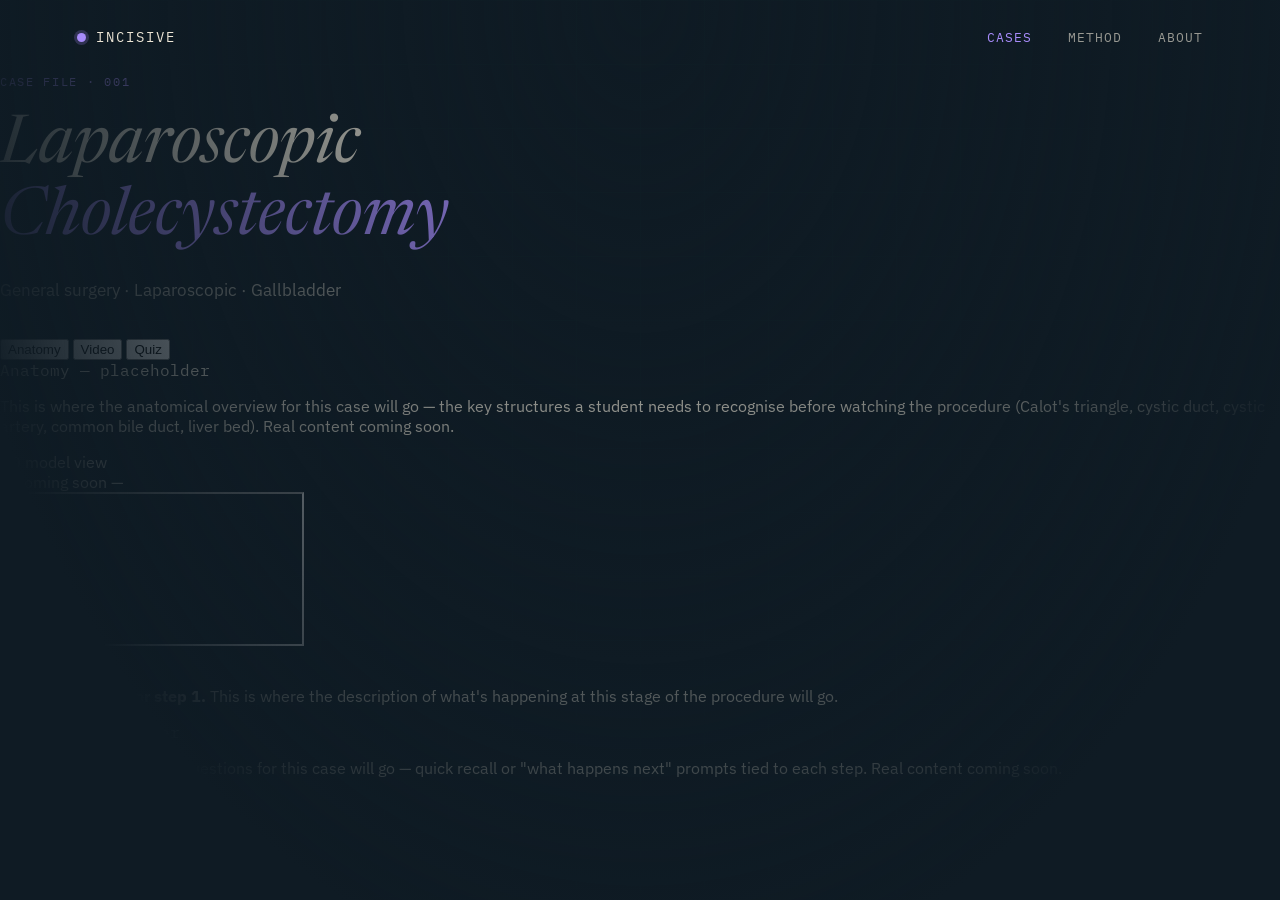
==== case-001.html @ fb2d3f73 "Rename Case 001.html to case-001.html" ====
<!DOCTYPE html>
<html lang="en">
<head>
<meta charset="UTF-8">
<meta name="viewport" content="width=device-width, initial-scale=1.0">
<title>Case 001 — Laparoscopic Cholecystectomy — INCISIVE</title>
<link rel="preconnect" href="https://fonts.googleapis.com">
<link rel="preconnect" href="https://fonts.gstatic.com" crossorigin>
<link href="https://fonts.googleapis.com/css2?family=Newsreader:ital,wght@0,400;0,500;1,400;1,500;1,600&family=IBM+Plex+Sans:wght@400;500;600&family=IBM+Plex+Mono:wght@400;500&display=swap" rel="stylesheet">
<link rel="stylesheet" href="style.css">
</head>
<body>

  <nav>
    <a href="index.html" class="brand"><span class="brand-mark"></span>INCISIVE</a>
    <div class="nav-links">
      <a href="cases.html" class="active">Cases</a>
      <a href="index.html#">Method</a>
      <a href="index.html#">About</a>
    </div>
  </nav>

  <div class="case-hero">
    <span class="case-id mono">Case file · 001</span>
    <h1>
      <span class="line"><span>Laparoscopic</span></span>
      <span class="line"><span>Cholecystectomy</span></span>
    </h1>
    <p class="sub">General surgery · Laparoscopic · Gallbladder</p>
  </div>

  <div class="tabs-wrap">
    <div class="file-tabs">
      <button class="file-tab active" data-tab="anatomy">Anatomy</button>
      <button class="file-tab" data-tab="video">Video</button>
      <button class="file-tab" data-tab="quiz">Quiz</button>
    </div>
  </div>

  <div class="tab-panels">

    <!-- ===================== ANATOMY ===================== -->
    <div class="tab-panel active" id="panel-anatomy">
      <div class="panel-placeholder">
        <span class="mono">Anatomy — placeholder</span>
        <p>This is where the anatomical overview for this case will go — the key structures a student needs to recognise before watching the procedure (Calot's triangle, cystic duct, cystic artery, common bile duct, liver bed). Real content coming soon.</p>
      </div>
    </div>

    <!-- ===================== VIDEO ===================== -->
    <div class="tab-panel" id="panel-video">

      <div class="step-row" id="stepRow">
        <!-- 9 step buttons generated by script.js below, but written out here for clarity -->
      </div>
      <div class="step-progress-track">
        <div class="step-progress-fill" id="progressFill"></div>
      </div>

      <div class="video-stage">
        <div class="model-pane">
          <div class="pane-label">3D model view<br>— coming soon —</div>
        </div>
        <div class="video-pane" id="videoPane">
          <!--
            Replace YOUTUBE_VIDEO_ID below (in the script at the bottom of this file)
            with your actual video's ID — it's the part of the URL after "v=".
            e.g. https://www.youtube.com/watch?v=dQw4w9WgXcQ  ->  dQw4w9WgXcQ
          -->
          <iframe id="ytFrame"
            src="https://www.youtube.com/watch?v=oWq-nAz_fwU"
            title="Procedure video"
            allow="accelerometer; autoplay; clipboard-write; encrypted-media; gyroscope; picture-in-picture"
            allowfullscreen></iframe>
        </div>
      </div>

      <div class="step-readout">
        <span class="step-num" id="stepNum">1</span>
        <p class="step-text" id="stepText"><strong>Placeholder text for step 1.</strong> This is where the description of what's happening at this stage of the procedure will go.</p>
      </div>
    </div>

    <!-- ===================== QUIZ ===================== -->
    <div class="tab-panel" id="panel-quiz">
      <div class="panel-placeholder">
        <span class="mono">Quiz — placeholder</span>
        <p>This is where checkpoint questions for this case will go — quick recall or "what happens next" prompts tied to each step. Real content coming soon.</p>
      </div>
    </div>

  </div>

  <div class="toast mono" id="toast"></div>

  <script src="script.js"></script>
  <script src="case-001.js"></script>
</body>
</html>
---- style.css ----
:root{
  --ink:      #0F1B24;
  --ink-deep: #0A1319;
  --panel:    #142530;
  --bone:     #EDE6D6;
  --bone-dim: rgba(237,230,214,0.62);
  --bone-mute:rgba(237,230,214,0.36);
  --teal:     #3E6B63;
  --teal-soft:rgba(62,107,99,0.35);
  --violet:   #A78BFA;
  --violet-deep: #6D4FC7;
  --violet-soft: rgba(167,139,250,0.22);
}

*{ box-sizing:border-box; }
html{ scroll-behavior:smooth; }

body{
  margin:0;
  background:var(--ink);
  color:var(--bone);
  font-family:'IBM Plex Sans', sans-serif;
  overflow-x:hidden;
}

/* faint clinical grid + vignette on the background */
body::before{
  content:"";
  position:fixed; inset:0;
  background-image:
    linear-gradient(var(--teal-soft) 1px, transparent 1px),
    linear-gradient(90deg, var(--teal-soft) 1px, transparent 1px);
  background-size: 64px 64px;
  opacity:0.08;
  pointer-events:none;
  z-index:0;
}
body::after{
  content:"";
  position:fixed; inset:0;
  background:radial-gradient(ellipse at 50% 0%, transparent 0%, var(--ink) 78%);
  pointer-events:none;
  z-index:0;
}

.mono{ font-family:'IBM Plex Mono', monospace; }

/* ---------- NAV ---------- */
nav{
  position:relative; z-index:5;
  display:flex; align-items:center; justify-content:space-between;
  padding:28px 6vw;
  opacity:0;
  animation: fade-down 0.7s ease-out 0.15s forwards;
}
.brand{
  display:flex; align-items:center; gap:10px;
  font-family:'IBM Plex Mono', monospace;
  font-size:14px; letter-spacing:0.14em;
  color:var(--bone);
  text-decoration:none;
}
.brand-mark{
  width:9px; height:9px; border-radius:50%;
  background:var(--violet);
  box-shadow:0 0 0 3px var(--violet-soft);
}
.nav-links{ display:flex; gap:36px; }
.nav-links a{
  color:var(--bone-dim);
  text-decoration:none;
  font-size:13px;
  letter-spacing:0.08em;
  font-family:'IBM Plex Mono', monospace;
  text-transform:uppercase;
  transition:color 0.2s ease;
}
.nav-links a:hover, .nav-links a.active{ color:var(--violet); }
@media (max-width:640px){ .nav-links{ display:none; } }

/* ---------- HERO ---------- */
.hero{
  position:relative; z-index:2;
  min-height:92vh;
  display:grid;
  grid-template-columns:1.15fr 0.85fr;
  align-items:center;
  gap:40px;
  padding:4vh 6vw 6vh;
}
@media (max-width:900px){
  .hero{ grid-template-columns:1fr; padding-top:2vh; }
}

.eyebrow{
  font-family:'IBM Plex Mono', monospace;
  font-size:12.5px;
  letter-spacing:0.24em;
  text-transform:uppercase;
  color:var(--violet);
  display:flex; align-items:center; gap:12px;
  opacity:0;
  animation: fade-up 0.6s ease-out 0.4s forwards;
}
.eyebrow::before{
  content:"";
  width:26px; height:1px;
  background:var(--violet);
}

h1{
  font-family:'Newsreader', serif;
  font-style:italic;
  font-weight:400;
  font-size:clamp(2.4rem, 5.2vw, 4.4rem);
  line-height:1.08;
  margin:22px 0 0;
  color:var(--bone);
}
h1 .line{ display:block; overflow:hidden; }
h1 .line span{
  display:block;
  transform:translateY(110%);
  opacity:0;
  animation: line-in 0.8s cubic-bezier(.22,1,.36,1) forwards;
}
h1 .line:nth-child(1) span{ animation-delay:0.55s; }
h1 .line:nth-child(2) span{ animation-delay:0.72s; color:var(--violet); }

.suture-wrap{
  margin:26px 0 6px;
  opacity:0;
  animation: fade-in 0.4s ease 1.05s forwards;
}
.suture-wrap svg{ display:block; width:100%; max-width:460px; height:34px; overflow:visible; }
.suture-path{
  stroke-dasharray:640;
  stroke-dashoffset:640;
  animation: draw 1.15s cubic-bezier(.65,0,.35,1) 1.1s forwards;
}
.stitch{
  opacity:0;
  transform-origin:center;
  animation: stitch-in 0.35s ease-out forwards;
}
.stitch:nth-of-type(1){ animation-delay:1.55s; }
.stitch:nth-of-type(2){ animation-delay:1.68s; }
.stitch:nth-of-type(3){ animation-delay:1.81s; }
.stitch:nth-of-type(4){ animation-delay:1.94s; }
.stitch:nth-of-type(5){ animation-delay:2.07s; }

p.sub{
  max-width:480px;
  color:var(--bone-dim);
  font-size:16.5px;
  line-height:1.65;
  margin:22px 0 34px;
  opacity:0;
  animation: fade-up 0.7s ease-out 2.2s forwards;
}

.cta-row{
  display:flex; align-items:center; gap:18px;
  opacity:0;
  animation: fade-up 0.7s ease-out 2.4s forwards;
}

/* ---------- BUTTONS (with pop + glow-on-click) ---------- */
.btn{
  position:relative;
  appearance:none; border:none; cursor:pointer;
  font-family:'IBM Plex Mono', monospace;
  font-size:13.5px; letter-spacing:0.06em;
  text-transform:uppercase;
  padding:15px 26px;
  border-radius:2px;
  background:var(--violet);
  color:var(--ink-deep);
  font-weight:500;
  transition:transform 0.2s ease, box-shadow 0.2s ease, background 0.2s ease;
}
.btn:hover{ transform:translateY(-2px); box-shadow:0 10px 24px var(--violet-soft); }
.btn:active{ transform:translateY(0) scale(0.97); }

.btn-ghost{
  background:transparent;
  color:var(--bone-dim);
  border:1px solid var(--teal-soft);
}
.btn-ghost:hover{ color:var(--bone); border-color:var(--teal); box-shadow:none; }

/* the "pop" - a quick squash/stretch on click */
.btn.pop{ animation: btn-pop 0.32s cubic-bezier(.34,1.56,.64,1); }
@keyframes btn-pop{
  0%{ transform:scale(1); }
  40%{ transform:scale(0.92); }
  70%{ transform:scale(1.04); }
  100%{ transform:scale(1); }
}

/* the glow underneath - a ring that blooms out from under the button and fades */
.btn-glow-ring{
  position:absolute;
  inset:0;
  border-radius:2px;
  pointer-events:none;
  z-index:-1;
}
.btn.glow .btn-glow-ring{
  animation: glow-bloom 0.55s ease-out forwards;
}
@keyframes glow-bloom{
  0%{ box-shadow:0 0 0 0 var(--violet-soft), 0 0 0 0 rgba(167,139,250,0.5); opacity:1; }
  100%{ box-shadow:0 0 22px 10px rgba(167,139,250,0), 0 0 0 26px rgba(167,139,250,0); opacity:0; }
}

/* ---------- HELIX ---------- */
.helix-stage{
  position:relative;
  height:420px;
  display:flex; align-items:center; justify-content:center;
  perspective:900px;
  opacity:0;
  animation: fade-in 1s ease 1.3s forwards;
}
.helix{ position:relative; width:150px; height:340px; }
.rung{
  position:absolute;
  left:50%; top:calc(var(--i) * 24px);
  width:150px; height:2px;
  margin-left:-75px;
  display:flex; align-items:center; justify-content:space-between;
}
.node{
  width:11px; height:11px; border-radius:50%;
  background:var(--teal);
  border:1px solid rgba(237,230,214,0.5);
  animation: node-a 3.2s ease-in-out infinite;
  animation-delay:calc(var(--i) * -0.22s);
}
.node.right{ background:var(--violet); animation-name: node-b; }
.bar{
  flex:1; height:1px; margin:0 6px;
  background:linear-gradient(90deg, var(--teal), var(--violet));
  animation: bar-a 3.2s ease-in-out infinite;
  animation-delay:calc(var(--i) * -0.22s);
}
.helix-caption{
  position:absolute;
  bottom:-6px; left:50%; transform:translateX(-50%);
  font-family:'IBM Plex Mono', monospace;
  font-size:11px; letter-spacing:0.12em;
  color:var(--bone-mute);
  white-space:nowrap;
  text-transform:uppercase;
}
@media (max-width:900px){ .helix-stage{ height:280px; } .helix{ transform:scale(0.75); } }

@keyframes node-a{
  0%,100%{ transform:translateX(-22px) scale(1); opacity:1; }
  50%{ transform:translateX(22px) scale(0.55); opacity:0.4; }
}
@keyframes node-b{
  0%,100%{ transform:translateX(22px) scale(0.55); opacity:0.4; }
  50%{ transform:translateX(-22px) scale(1); opacity:1; }
}
@keyframes bar-a{
  0%,100%{ transform:scaleX(1); opacity:0.85; }
  50%{ transform:scaleX(0.35); opacity:0.3; }
}

@keyframes fade-down{ from{ opacity:0; transform:translateY(-10px);} to{ opacity:1; transform:translateY(0);} }
@keyframes fade-up{ from{ opacity:0; transform:translateY(16px);} to{ opacity:1; transform:translateY(0);} }
@keyframes fade-in{ from{ opacity:0;} to{ opacity:1;} }
@keyframes line-in{ to{ transform:translateY(0); opacity:1; } }
@keyframes draw{ to{ stroke-dashoffset:0; } }
@keyframes stitch-in{ from{ opacity:0; transform:scale(0.3) rotate(-20deg);} to{ opacity:1; transform:scale(1) rotate(0deg);} }

/* ---------- PAGE HEADER (for cases.html) ---------- */
.page-head{
  position:relative; z-index:2;
  padding:14vh 6vw 6vh;
  max-width:680px;
}
.page-head h1{ font-size:clamp(2.1rem, 4vw, 3.2rem); }
.page-head p.sub{ animation:none; opacity:1; margin-top:18px; }

/* ---------- CASES SECTION / GRID ---------- */
#cases{
  position:relative; z-index:2;
  padding:2vh 6vw 14vh;
}
.case-grid{
  display:grid;
  grid-template-columns:repeat(auto-fill, minmax(300px, 1fr));
  gap:56px 40px;
}

/* ---------- CASE FILE CARD (looks like an actual folder / file) ---------- */
.case-file-wrap{
  position:relative;
  opacity:0; transform:translateY(28px);
  transition:opacity 0.7s ease, transform 0.7s ease;
}
#cases.revealed .case-file-wrap,
.case-file-wrap.revealed{ opacity:1; transform:translateY(0); }

/* stacked papers peeking out behind the folder */
.case-file-wrap::before,
.case-file-wrap::after{
  content:"";
  position:absolute;
  left:0; right:0; top:6px; bottom:-6px;
  background:var(--panel);
  border:1px solid var(--teal-soft);
  border-radius:3px;
  z-index:-1;
}
.case-file-wrap::before{ transform:rotate(-1.6deg) translate(5px, 5px); }
.case-file-wrap::after{ transform:rotate(1.2deg) translate(-5px, 7px); opacity:0.75; }

.case-file{
  position:relative;
  background:var(--panel);
  border:1px solid var(--teal-soft);
  border-radius:2px 6px 6px 6px;
  padding:34px 30px 28px;
  transition:border-color 0.25s ease, transform 0.25s ease;
}
.case-file-wrap:hover .case-file{ border-color:var(--violet); transform:translateY(-3px); }

/* the folder tab sticking out the top */
.case-file::before{
  content:attr(data-tab);
  position:absolute;
  top:-17px; left:26px;
  background:var(--panel);
  border:1px solid var(--teal-soft);
  border-bottom:none;
  border-radius:5px 5px 0 0;
  padding:4px 12px 7px;
  font-family:'IBM Plex Mono', monospace;
  font-size:10.5px;
  letter-spacing:0.12em;
  text-transform:uppercase;
  color:var(--bone-mute);
}
.case-file-wrap:hover .case-file::before{ color:var(--violet); border-color:var(--teal-soft); }

/* paperclip in the corner */
.paperclip{
  position:absolute;
  top:14px; right:18px;
  width:16px; height:26px;
  opacity:0.55;
}

.case-id{
  font-family:'IBM Plex Mono', monospace;
  font-size:12px; letter-spacing:0.14em;
  color:var(--violet);
  text-transform:uppercase;
  margin-bottom:16px;
  display:block;
}
.case-file h3{
  font-family:'Newsreader', serif;
  font-weight:500;
  font-style:normal;
  font-size:1.6rem;
  margin:0 0 10px;
  color:var(--bone);
  padding-right:24px;
}
.case-meta{
  font-family:'IBM Plex Mono', monospace;
  font-size:12.5px;
  color:var(--bone-mute);
  letter-spacing:0.03em;
  margin:0 0 26px;
}
.case-meta span{ color:var(--teal); }
.case-meta .dot{ margin:0 8px; color:var(--teal); }

.case-file .btn{
  background:transparent;
  color:var(--bone);
  border:1px solid var(--teal);
  padding:13px 22px;
  width:100%;
}
.case-file .btn:hover{ background:var(--teal); color:var(--bone); box-shadow:none; }

/* a locked / coming-soon file looks slightly duller */
.case-file-wrap.locked .case-file{ opacity:0.55; }
.case-file-wrap.locked .case-file .btn{ cursor:not-allowed; }

.toast{
  position:fixed;
  bottom:28px; left:50%;
  transform:translateX(-50%) translateY(20px);
  background:var(--panel);
  border:1px solid var(--teal);
  color:var(--bone-dim);
  font-family:'IBM Plex Mono', monospace;
  font-size:13px;
  padding:14px 22px;
  border-radius:3px;
  opacity:0;
  pointer-events:none;
  transition:opacity 0.3s ease, transform 0.3s ease;
  z-index:20;
}
.toast.show{ opacity:1; transform:translateX(-50%) translateY(0); }

@media (prefers-reduced-motion: reduce){
  *, *::before, *::after{
    animation-duration:0.001ms !important;
    animation-iteration-count:1 !important;
    transition-duration:0.001ms !important;
  }
}
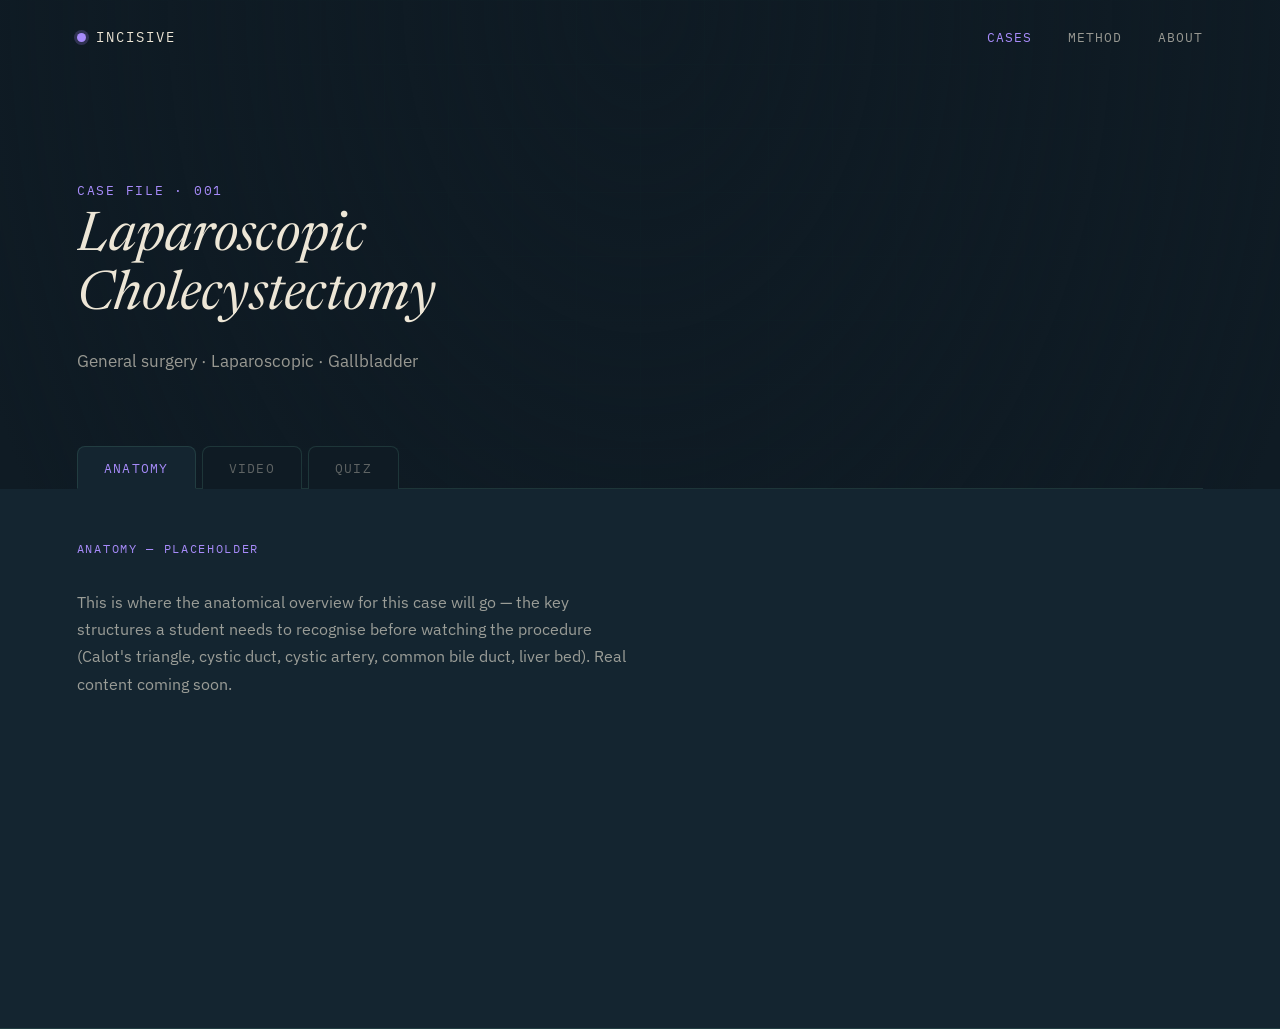
==== commit aa734496: "Update YouTube iframe for better embedding" ====
--- a/case-001.html
+++ b/case-001.html
@@ -67,11 +67,13 @@
             with your actual video's ID — it's the part of the URL after "v=".
             e.g. https://www.youtube.com/watch?v=dQw4w9WgXcQ  ->  dQw4w9WgXcQ
           -->
-          <iframe id="ytFrame"
-            src="https://www.youtube.com/watch?v=oWq-nAz_fwU"
-            title="Procedure video"
-            allow="accelerometer; autoplay; clipboard-write; encrypted-media; gyroscope; picture-in-picture"
-            allowfullscreen></iframe>
+            <iframe width="560"
+              height="315" 
+              src="https://www.youtube.com/embed/oWq-nAz_fwU?si=wf7leQsdGDk841r6" title="YouTube video player"
+              frameborder="0" 
+              allow="accelerometer; autoplay; clipboard-write; encrypted-media; gyroscope; picture-in-picture; web-share" 
+              referrerpolicy="strict-origin-when-cross-origin" allowfullscreen>
+              </iframe>
         </div>
       </div>
 
--- a/style.css
+++ b/style.css
@@ -168,6 +168,8 @@
 /* ---------- BUTTONS (with pop + glow-on-click) ---------- */
 .btn{
   position:relative;
+  display:inline-block;
+  text-decoration:none;
   appearance:none; border:none; cursor:pointer;
   font-family:'IBM Plex Mono', monospace;
   font-size:13.5px; letter-spacing:0.06em;
@@ -413,6 +415,196 @@
 }
 .toast.show{ opacity:1; transform:translateX(-50%) translateY(0); }
 
+/* ============================================================
+   CASE DETAIL PAGE (case-001.html etc)
+   ============================================================ */
+
+.case-hero{
+  position:relative; z-index:2;
+  padding:12vh 6vw 4vh;
+  max-width:820px;
+}
+.case-hero .case-id{ font-size:12.5px; margin-bottom:6px; }
+.case-hero h1{
+  font-size:clamp(2rem, 4.4vw, 3.4rem);
+  margin-top:10px;
+}
+.case-hero h1 .line span{ animation-delay:0.15s; }
+.case-hero h1 .line:nth-child(1) span{ animation-delay:0.15s; }
+.case-hero h1 .line:nth-child(2) span{ animation-delay:0.15s; color:var(--bone); }
+.case-hero p.sub{ animation-delay:0.5s; }
+
+/* ---------- FILE TABS ---------- */
+.tabs-wrap{
+  position:relative; z-index:2;
+  padding:0 6vw;
+}
+.file-tabs{
+  display:flex; gap:6px;
+  border-bottom:1px solid var(--teal-soft);
+}
+.file-tab{
+  appearance:none; cursor:pointer;
+  background:var(--ink);
+  border:1px solid var(--teal-soft);
+  border-bottom:none;
+  color:var(--bone-mute);
+  font-family:'IBM Plex Mono', monospace;
+  font-size:12.5px;
+  letter-spacing:0.1em;
+  text-transform:uppercase;
+  padding:13px 26px 12px;
+  border-radius:8px 8px 0 0;
+  position:relative;
+  top:1px;
+  transition:color 0.2s ease, background 0.2s ease, border-color 0.2s ease;
+}
+.file-tab:hover{ color:var(--bone-dim); }
+.file-tab.active{
+  background:var(--panel);
+  color:var(--violet);
+  border-color:var(--teal-soft);
+  border-bottom:1px solid var(--panel);
+}
+
+.tab-panels{
+  position:relative; z-index:2;
+  background:var(--panel);
+  border-bottom:1px solid var(--teal-soft);
+  min-height:60vh;
+  padding:5vh 6vw 8vh;
+}
+.tab-panel{ display:none; }
+.tab-panel.active{
+  display:block;
+  animation: panel-in 0.4s cubic-bezier(.22,1,.36,1);
+}
+@keyframes panel-in{
+  from{ opacity:0; transform:translateY(14px); }
+  to{ opacity:1; transform:translateY(0); }
+}
+
+.panel-placeholder{
+  color:var(--bone-dim);
+  font-size:16px;
+  line-height:1.7;
+  max-width:560px;
+}
+.panel-placeholder .mono{
+  display:inline-block;
+  margin-bottom:14px;
+  color:var(--violet);
+  font-size:12px;
+  letter-spacing:0.14em;
+  text-transform:uppercase;
+}
+
+/* ---------- VIDEO TAB: step buttons + progress ---------- */
+.step-row{
+  display:flex;
+  gap:10px;
+  margin-bottom:6px;
+  flex-wrap:wrap;
+}
+.step-btn{
+  appearance:none; cursor:pointer;
+  width:42px; height:42px;
+  display:flex; align-items:center; justify-content:center;
+  background:var(--ink);
+  border:1px solid var(--teal-soft);
+  border-radius:4px;
+  color:var(--bone-dim);
+  font-family:'IBM Plex Mono', monospace;
+  font-size:14px;
+  font-weight:500;
+  transition:background 0.2s ease, border-color 0.2s ease, color 0.2s ease, transform 0.15s ease;
+}
+.step-btn:hover{ border-color:var(--teal); color:var(--bone); }
+.step-btn.visited{
+  color:var(--bone-mute);
+  border-color:var(--teal-soft);
+  background:rgba(237,230,214,0.03);
+  opacity:0.5;
+}
+.step-btn.current{
+  background:var(--violet);
+  border-color:var(--violet);
+  color:var(--ink-deep);
+  transform:translateY(-2px);
+}
+
+.step-progress-track{
+  position:relative;
+  height:3px;
+  background:var(--teal-soft);
+  border-radius:2px;
+  margin:0 0 40px;
+  overflow:hidden;
+}
+.step-progress-fill{
+  position:absolute;
+  left:0; top:0; bottom:0;
+  width:0%;
+  background:var(--violet);
+  border-radius:2px;
+  transition:width 0.4s cubic-bezier(.65,0,.35,1);
+}
+
+.video-stage{
+  display:grid;
+  grid-template-columns:1fr 1fr;
+  gap:24px;
+  margin-bottom:32px;
+}
+@media (max-width:840px){ .video-stage{ grid-template-columns:1fr; } }
+
+.model-pane, .video-pane{
+  position:relative;
+  aspect-ratio:4/3;
+  background:var(--ink);
+  border:1px solid var(--teal-soft);
+  border-radius:4px;
+  overflow:hidden;
+  display:flex; align-items:center; justify-content:center;
+}
+.model-pane .pane-label{
+  font-family:'IBM Plex Mono', monospace;
+  font-size:12px;
+  letter-spacing:0.1em;
+  text-transform:uppercase;
+  color:var(--bone-mute);
+  text-align:center;
+  padding:0 20px;
+}
+.video-pane iframe{
+  position:absolute; inset:0;
+  width:100%; height:100%;
+  border:none;
+}
+
+.step-readout{
+  display:flex;
+  gap:20px;
+  align-items:flex-start;
+  max-width:640px;
+}
+.step-readout .step-num{
+  flex-shrink:0;
+  font-family:'Newsreader', serif;
+  font-style:italic;
+  font-size:2.2rem;
+  color:var(--violet);
+  line-height:1;
+  min-width:38px;
+}
+.step-readout .step-text{
+  color:var(--bone-dim);
+  font-size:15.5px;
+  line-height:1.7;
+  padding-top:4px;
+}
+.step-readout .step-text strong{ color:var(--bone); font-weight:500; }
+
 @media (prefers-reduced-motion: reduce){
   *, *::before, *::after{
     animation-duration:0.001ms !important;
